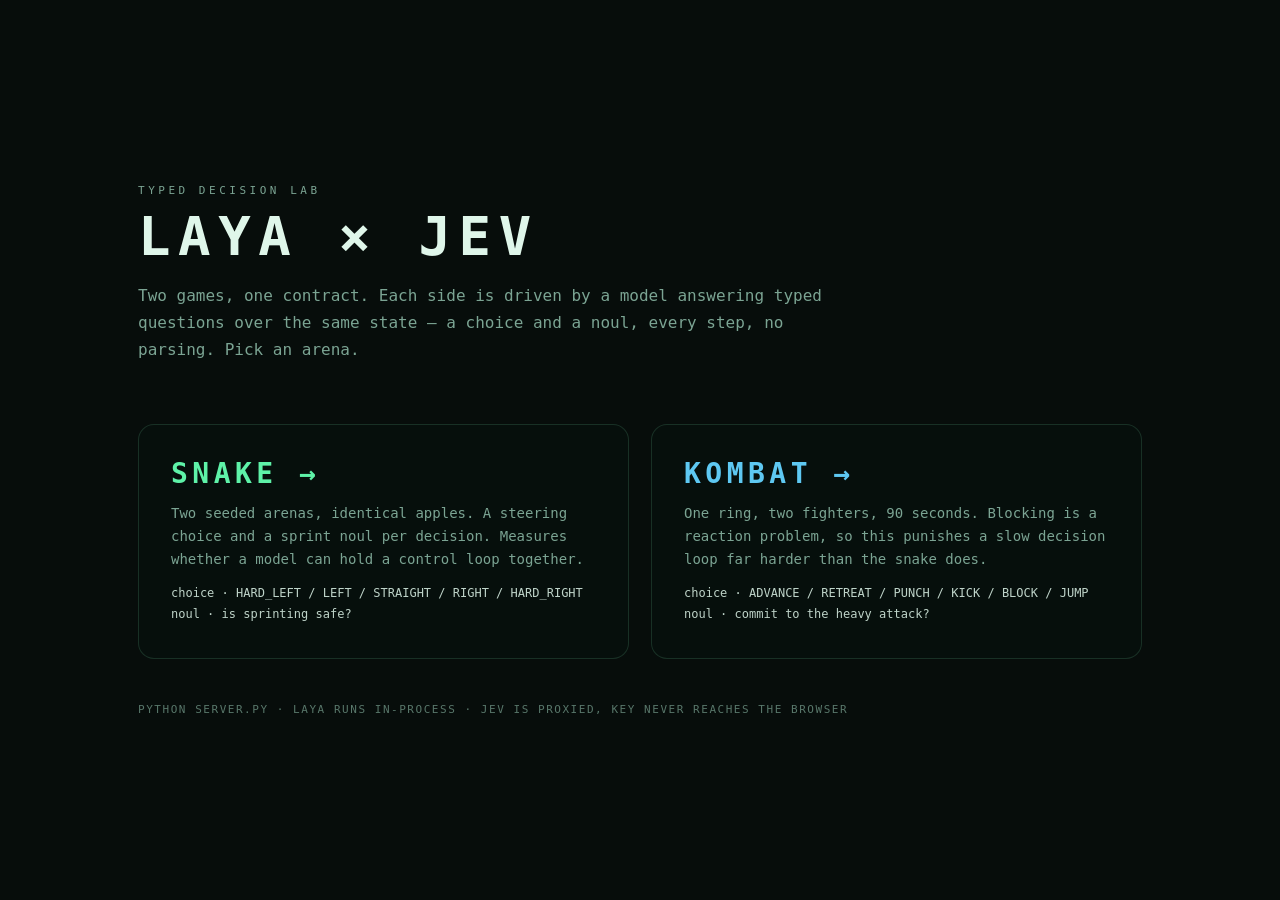
==== index.html @ 858f76b9 "Laya vs Jev AI arena: snake race and Kombat fight Two AI models play the same games answering the sa" ====
<!DOCTYPE html>
<html lang="en">
<head>
<meta charset="utf-8">
<meta name="viewport" content="width=device-width, initial-scale=1">
<title>Typed Decision Lab</title>
<style>
  :root{ --bg:#070d0b; --line:rgba(120,220,170,.16); --ink:#dff6ea; --muted:#7ba493;
         --p1:#5ef2a8; --p2:#5ec8f2; }
  *{box-sizing:border-box}
  html,body{height:100%;margin:0;background:var(--bg);color:var(--ink);
    font-family:ui-monospace,"SF Mono",Menlo,Consolas,monospace}
  main{min-height:100%;display:flex;flex-direction:column;justify-content:center;
    gap:44px;padding:64px 48px;max-width:1100px;margin:0 auto}
  .eyebrow{font-size:11px;letter-spacing:.32em;color:var(--muted);text-transform:uppercase}
  h1{margin:8px 0 0;font-size:54px;letter-spacing:.14em;font-weight:700}
  .lede{font-size:16px;line-height:1.7;color:var(--muted);max-width:720px;margin-top:14px}
  .cards{display:grid;grid-template-columns:1fr 1fr;gap:22px}
  a.card{display:flex;flex-direction:column;gap:12px;padding:32px;border-radius:16px;
    border:1px solid var(--line);background:rgba(8,18,14,.6);text-decoration:none;color:inherit}
  a.card:hover{border-color:rgba(120,220,170,.4)}
  a.card h2{margin:0;font-size:28px;letter-spacing:.16em}
  a.card.snake h2{color:var(--p1)}
  a.card.fight h2{color:var(--p2)}
  a.card p{margin:0;font-size:14px;line-height:1.65;color:var(--muted)}
  .q{font-size:12px;color:var(--ink);opacity:.85;line-height:1.8}
  footer{font-size:11px;letter-spacing:.14em;color:var(--muted);opacity:.7}
  @media(max-width:760px){ .cards{grid-template-columns:1fr} h1{font-size:36px} }
</style>
</head>
<body>
<main>
  <div>
    <div class="eyebrow">Typed decision lab</div>
    <h1>LAYA × JEV</h1>
    <p class="lede">Two games, one contract. Each side is driven by a model answering
    typed questions over the same state — a choice and a noul, every step, no parsing.
    Pick an arena.</p>
  </div>

  <div class="cards">
    <a class="card snake" href="./snake/">
      <h2>SNAKE →</h2>
      <p>Two seeded arenas, identical apples. A steering choice and a sprint noul per
      decision. Measures whether a model can hold a control loop together.</p>
      <div class="q">choice · HARD_LEFT / LEFT / STRAIGHT / RIGHT / HARD_RIGHT<br>noul · is sprinting safe?</div>
    </a>
    <a class="card fight" href="./fight/">
      <h2>KOMBAT →</h2>
      <p>One ring, two fighters, 90 seconds. Blocking is a reaction problem, so this
      punishes a slow decision loop far harder than the snake does.</p>
      <div class="q">choice · ADVANCE / RETREAT / PUNCH / KICK / BLOCK / JUMP<br>noul · commit to the heavy attack?</div>
    </a>
  </div>

  <footer>PYTHON SERVER.PY · LAYA RUNS IN-PROCESS · JEV IS PROXIED, KEY NEVER REACHES THE BROWSER</footer>
</main>
</body>
</html>
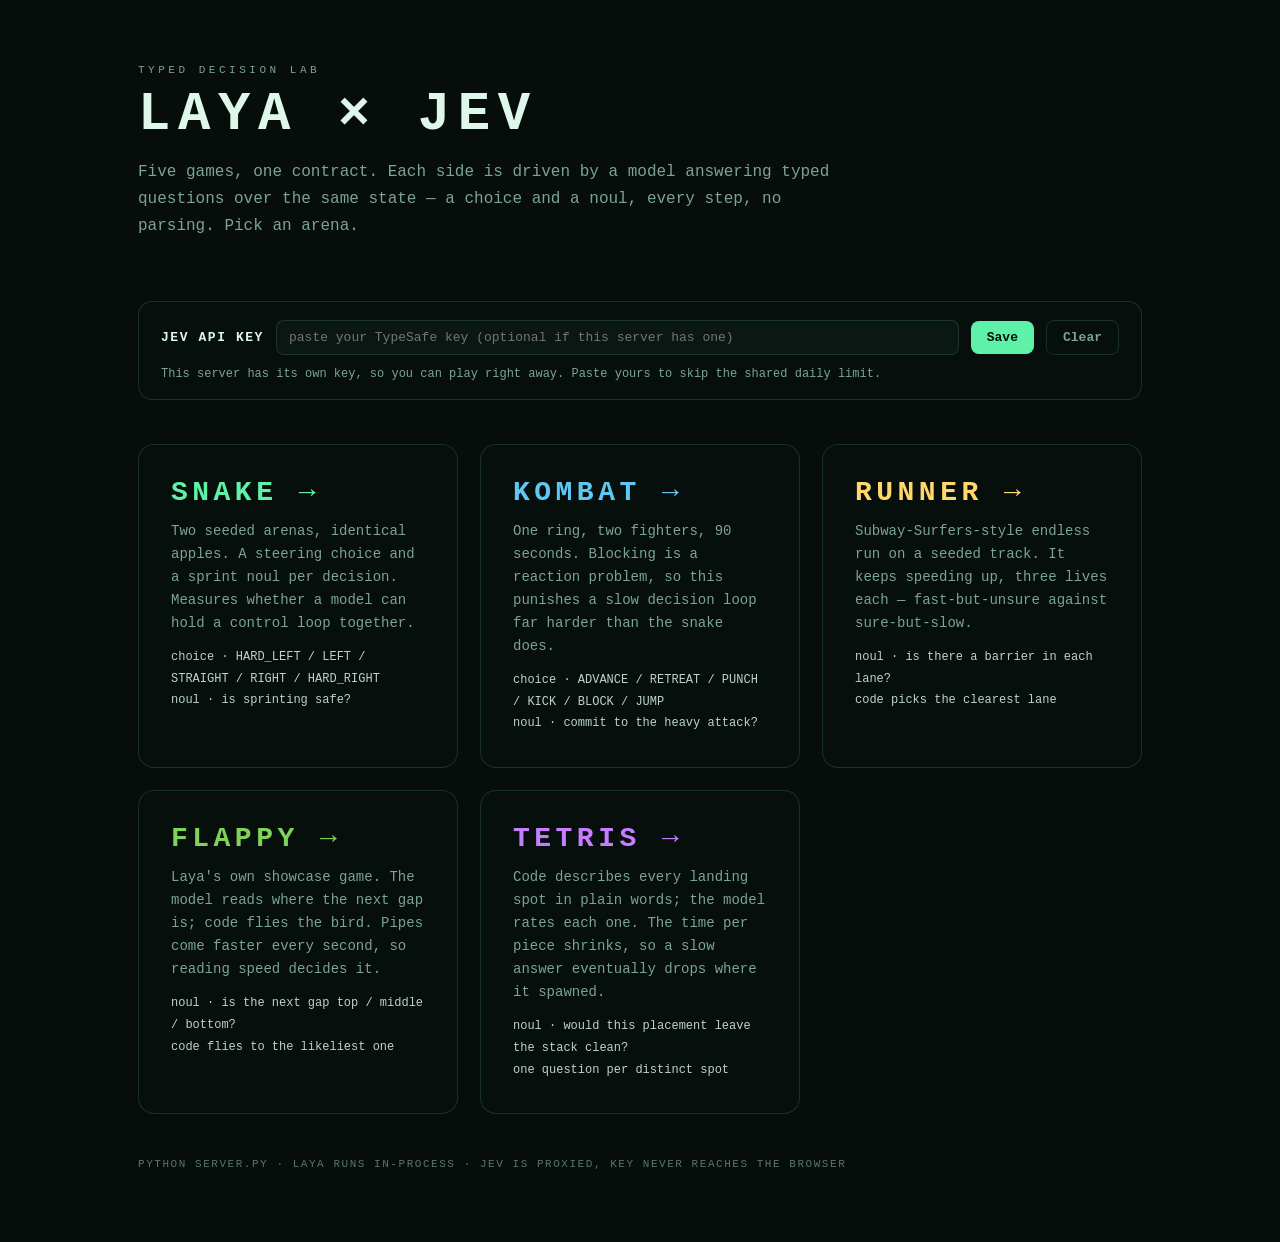
==== commit b02d19a6: "Add Runner, Flappy, Tetris, human players and a Docker deployment Three new arenas, all on the same " ====
--- a/index.html
+++ b/index.html
@@ -15,17 +15,29 @@
   .eyebrow{font-size:11px;letter-spacing:.32em;color:var(--muted);text-transform:uppercase}
   h1{margin:8px 0 0;font-size:54px;letter-spacing:.14em;font-weight:700}
   .lede{font-size:16px;line-height:1.7;color:var(--muted);max-width:720px;margin-top:14px}
-  .cards{display:grid;grid-template-columns:1fr 1fr;gap:22px}
+  .cards{display:grid;grid-template-columns:repeat(3,1fr);gap:22px}
   a.card{display:flex;flex-direction:column;gap:12px;padding:32px;border-radius:16px;
     border:1px solid var(--line);background:rgba(8,18,14,.6);text-decoration:none;color:inherit}
   a.card:hover{border-color:rgba(120,220,170,.4)}
   a.card h2{margin:0;font-size:28px;letter-spacing:.16em}
   a.card.snake h2{color:var(--p1)}
   a.card.fight h2{color:var(--p2)}
+  a.card.runner h2{color:#ffd76b}
+  a.card.flappy h2{color:#7fd35a}
+  a.card.tetris h2{color:#c77dff}
   a.card p{margin:0;font-size:14px;line-height:1.65;color:var(--muted)}
   .q{font-size:12px;color:var(--ink);opacity:.85;line-height:1.8}
+  .key{display:flex;flex-wrap:wrap;gap:12px;align-items:center;padding:18px 22px;border-radius:14px;
+    border:1px solid var(--line);background:rgba(8,18,14,.6);font-size:13px;color:var(--muted)}
+  .key b{color:var(--ink);letter-spacing:.12em}
+  .key input{flex:1;min-width:220px;background:#0b1712;color:var(--ink);border:1px solid var(--line);
+    border-radius:8px;padding:9px 12px;font:inherit}
+  .key button{background:var(--p1);color:#04110b;border:0;border-radius:8px;padding:9px 16px;
+    font:inherit;font-weight:700;cursor:pointer}
+  .key button.ghost{background:transparent;color:var(--muted);border:1px solid var(--line)}
+  .key .st{width:100%;font-size:12px}
   footer{font-size:11px;letter-spacing:.14em;color:var(--muted);opacity:.7}
-  @media(max-width:760px){ .cards{grid-template-columns:1fr} h1{font-size:36px} }
+  @media(max-width:1000px){ .cards{grid-template-columns:1fr} h1{font-size:36px} }
 </style>
 </head>
 <body>
@@ -33,9 +45,16 @@
   <div>
     <div class="eyebrow">Typed decision lab</div>
     <h1>LAYA × JEV</h1>
-    <p class="lede">Two games, one contract. Each side is driven by a model answering
+    <p class="lede">Five games, one contract. Each side is driven by a model answering
     typed questions over the same state — a choice and a noul, every step, no parsing.
     Pick an arena.</p>
+  </div>
+
+  <div class="key">
+    <b>JEV API KEY</b>
+    <input type="password" id="key" placeholder="paste your TypeSafe key (optional if this server has one)" autocomplete="off">
+    <button id="save">Save</button><button class="ghost" id="clear">Clear</button>
+    <div class="st" id="st"></div>
   </div>
 
   <div class="cards">
@@ -51,9 +70,45 @@
       punishes a slow decision loop far harder than the snake does.</p>
       <div class="q">choice · ADVANCE / RETREAT / PUNCH / KICK / BLOCK / JUMP<br>noul · commit to the heavy attack?</div>
     </a>
+    <a class="card runner" href="./runner/">
+      <h2>RUNNER →</h2>
+      <p>Subway-Surfers-style endless run on a seeded track. It keeps speeding up, three
+      lives each — fast-but-unsure against sure-but-slow.</p>
+      <div class="q">noul · is there a barrier in each lane?<br>code picks the clearest lane</div>
+    </a>
+    <a class="card flappy" href="./flappy/">
+      <h2>FLAPPY →</h2>
+      <p>Laya's own showcase game. The model reads where the next gap is; code flies the
+      bird. Pipes come faster every second, so reading speed decides it.</p>
+      <div class="q">noul · is the next gap top / middle / bottom?<br>code flies to the likeliest one</div>
+    </a>
+    <a class="card tetris" href="./tetris/">
+      <h2>TETRIS →</h2>
+      <p>Code describes every landing spot in plain words; the model rates each one. The
+      time per piece shrinks, so a slow answer eventually drops where it spawned.</p>
+      <div class="q">noul · would this placement leave the stack clean?<br>one question per distinct spot</div>
+    </a>
   </div>
 
   <footer>PYTHON SERVER.PY · LAYA RUNS IN-PROCESS · JEV IS PROXIED, KEY NEVER REACHES THE BROWSER</footer>
 </main>
+<script type="module">
+import { config, jevKey, setJevKey } from './shared/deploy.js';
+const $ = id => document.getElementById(id);
+async function show(){
+  const c = await config, mine = jevKey();
+  $('key').value = mine;
+  $('st').textContent = mine ? 'Using your key. It stays in this browser and is sent only with Jev calls to this server.'
+    : c.serverKey ? 'This server has its own key, so you can play right away. Paste yours to skip the shared daily limit.'
+    : 'No key on this server yet: paste your TypeSafe key to play against Jev. Human vs Human works without one.';
+  if (!c.laya){
+    document.querySelector('h1').textContent = 'HUMAN × JEV';
+    document.querySelector('footer').textContent = 'HUMAN VS JEV · DOCKER EDITION · JEV IS PROXIED BY THIS SERVER';
+  }
+}
+$('save').onclick = () => { setJevKey($('key').value); show(); };
+$('clear').onclick = () => { setJevKey(''); show(); };
+show();
+</script>
 </body>
 </html>
